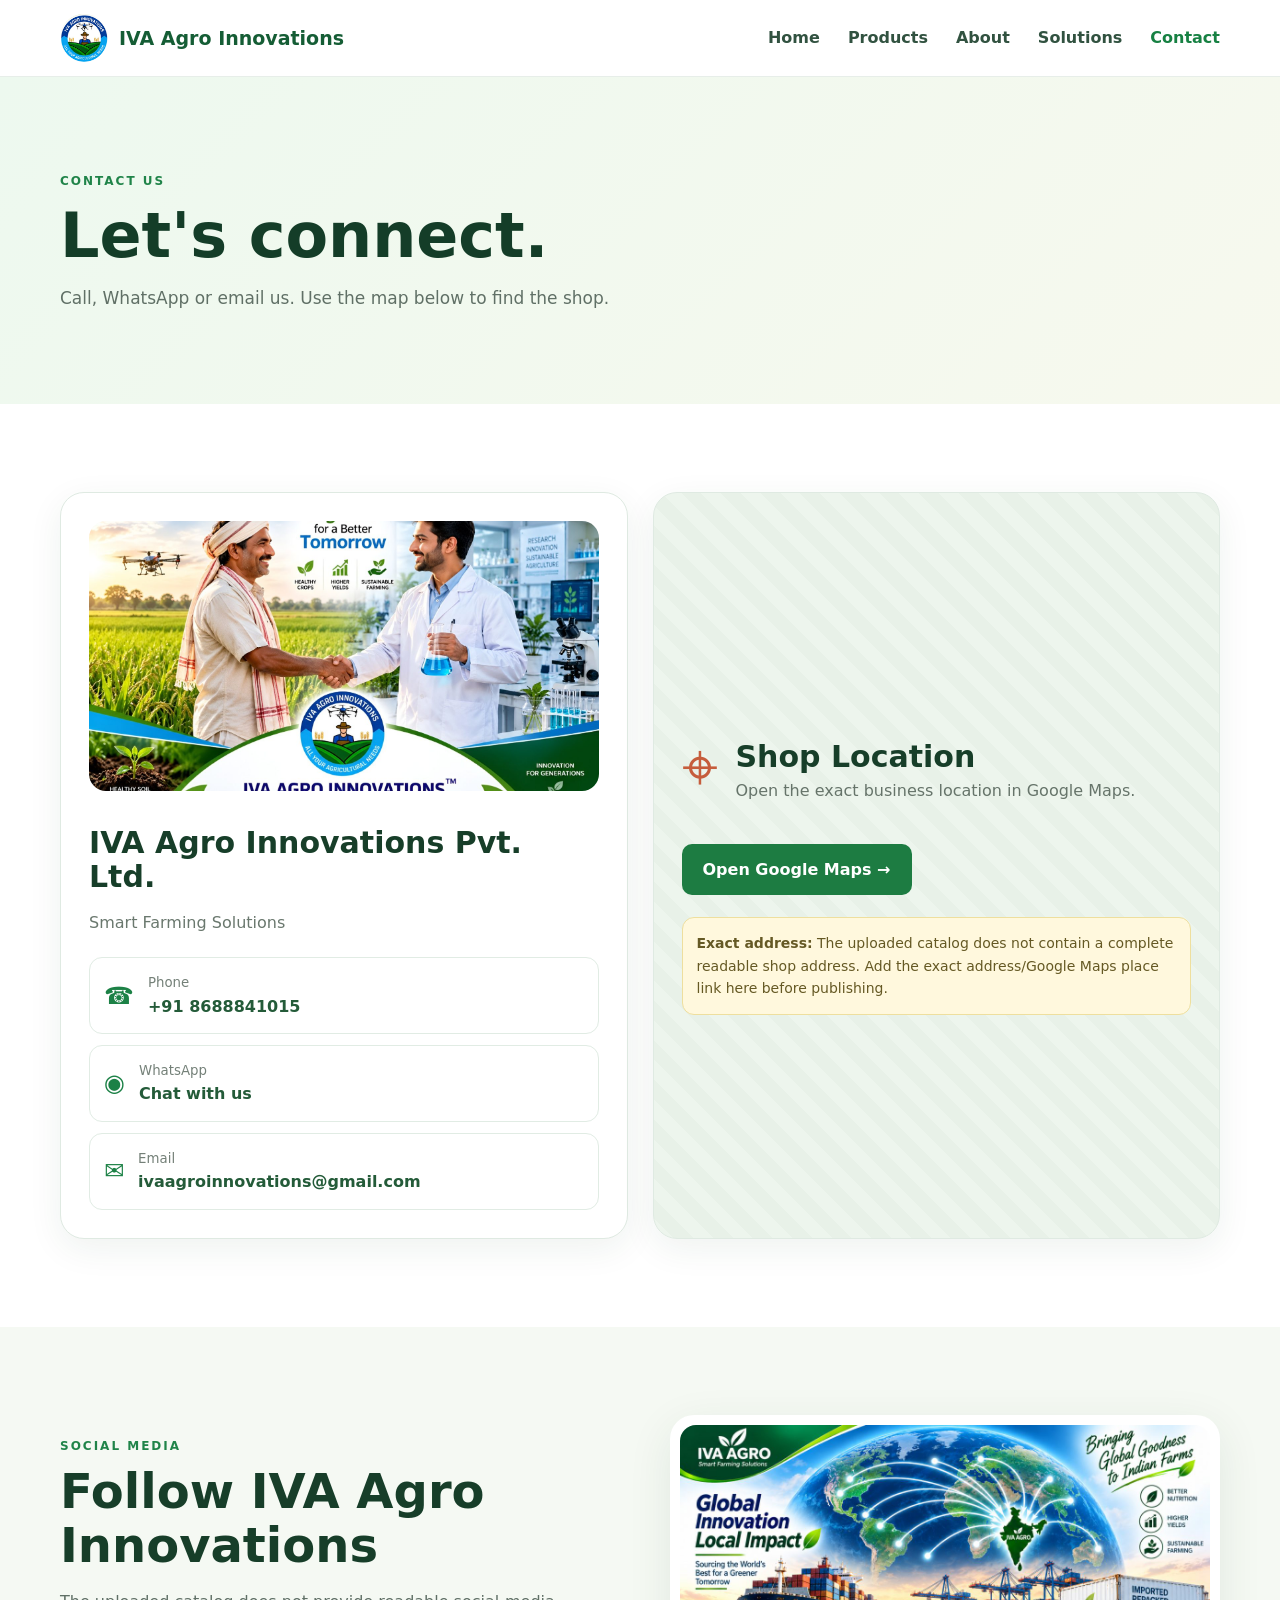
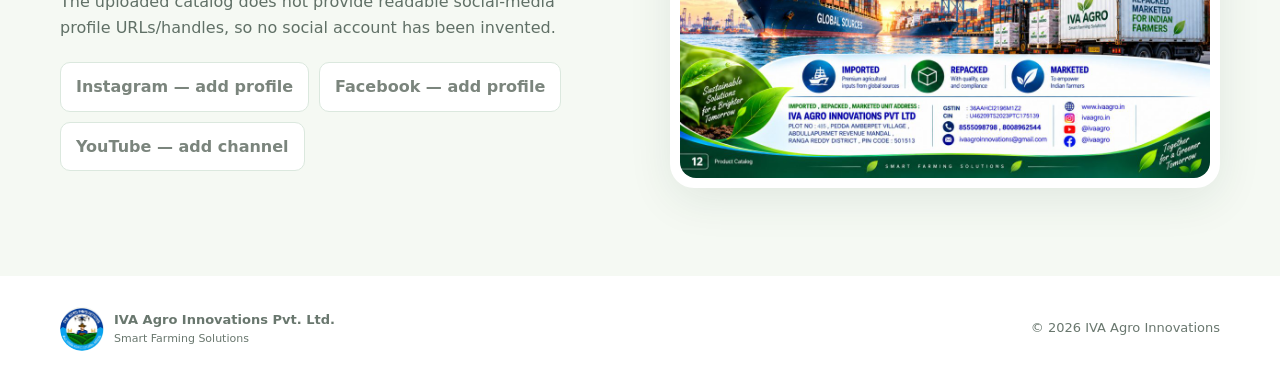
==== contact.html @ 13f0f0dc "catalog changes to the website added catlog changes" ====
<!DOCTYPE html>
<html lang="en">
<head>
<meta charset="UTF-8">
<meta name="viewport" content="width=device-width, initial-scale=1.0">
<title>Contact & Location | IVA Agro Innovations</title>
<meta name="description" content="Contact IVA Agro Innovations Pvt. Ltd. by phone, WhatsApp or email and find the shop on Google Maps.">
<meta name="robots" content="index,follow">
<link rel="icon" href="assets/iva-agro-logo.png">
<link rel="stylesheet" href="style.css">
</head>
<body>
<header class="site-header"><div class="container nav"><a class="brand" href="index.html"><img src="assets/iva-agro-logo.png" alt="IVA Agro Innovations logo"><span>IVA Agro Innovations</span></a><button class="menu-btn" aria-label="Open navigation" onclick="toggleMenu()">☰</button><nav id="navLinks"><a href="index.html">Home</a><a href="products.html">Products</a><a href="index.html#about">About</a><a href="index.html#portfolio">Solutions</a><a class="active" href="contact.html">Contact</a></nav></div></header>
<main>
<section class="page-banner"><div class="container"><span class="eyebrow">CONTACT US</span><h1>Let's connect.</h1><p>Call, WhatsApp or email us. Use the map below to find the shop.</p></div></section>
<section class="section"><div class="container contact-grid">
  <div class="contact-card"><img src="assets/catalog/catalog-01.jpg" alt="IVA Agro Innovations smart farming"><h2>IVA Agro Innovations Pvt. Ltd.</h2><p>Smart Farming Solutions</p>
    <div class="contact-list">
      <a href="tel:+918688841015"><span>☎</span><div><small>Phone</small><strong>+91 8688841015</strong></div></a>
      <a href="https://wa.me/918688841015" target="_blank" rel="noopener"><span>◉</span><div><small>WhatsApp</small><strong>Chat with us</strong></div></a>
      <a href="mailto:ivaagroinnovations@gmail.com"><span>✉</span><div><small>Email</small><strong>ivaagroinnovations@gmail.com</strong></div></a>
    </div>
  </div>
  <div class="map-card">
    <div class="map-top"><span class="pin">⌖</span><div><h2>Shop Location</h2><p>Open the exact business location in Google Maps.</p></div></div>
    <a class="btn primary maps-btn" href="https://www.google.com/maps/search/?api=1&query=IVA+Agro+Innovations" target="_blank" rel="noopener">Open Google Maps →</a>
    <div class="map-note"><strong>Exact address:</strong> The uploaded catalog does not contain a complete readable shop address. Add the exact address/Google Maps place link here before publishing.</div>
  </div>
</div></section>

<section class="section soft"><div class="container split">
 <div><span class="eyebrow">SOCIAL MEDIA</span><h2>Follow IVA Agro Innovations</h2><p>The uploaded catalog does not provide readable social-media profile URLs/handles, so no social account has been invented.</p><div class="social-row"><span class="social disabled">Instagram — add profile</span><span class="social disabled">Facebook — add profile</span><span class="social disabled">YouTube — add channel</span></div></div>
 <div class="catalog-frame"><img src="assets/catalog/catalog-12.jpg" alt="IVA Agro Innovations smart farming solutions"></div>
</div></section>
</main>
<footer><div class="container footer"><div class="footer-brand"><img src="assets/iva-agro-logo.png" alt=""><div><strong>IVA Agro Innovations Pvt. Ltd.</strong><span>Smart Farming Solutions</span></div></div><div>© <span id="year"></span> IVA Agro Innovations</div></div></footer>
<script src="script.js"></script>
</body>
</html>
---- style.css ----
*{box-sizing:border-box}html{scroll-behavior:smooth}body{margin:0;font-family:Inter,system-ui,-apple-system,BlinkMacSystemFont,"Segoe UI",sans-serif;color:#183126;background:#fff;line-height:1.6}a{text-decoration:none;color:inherit}.container{width:min(1160px,92%);margin:auto}.site-header{position:sticky;top:0;z-index:30;background:rgba(255,255,255,.96);backdrop-filter:blur(12px);border-bottom:1px solid #e7eee9}.nav{height:76px;display:flex;align-items:center;justify-content:space-between}.brand{display:flex;align-items:center;gap:11px;font-weight:800;font-size:19px;color:#155d35}.brand img{width:48px;height:48px;object-fit:contain;border-radius:50%}.nav nav{display:flex;gap:28px;font-weight:650;color:#315240}.nav nav a:hover,.nav nav a.active{color:#178143}.menu-btn{display:none;border:0;background:none;font-size:28px}.hero{position:relative;overflow:hidden;background:linear-gradient(135deg,#edf9ef,#f9fcf4)}.hero-content{min-height:650px;display:grid;grid-template-columns:1fr 1fr;align-items:center;gap:55px;position:relative}.eyebrow{font-size:12px;letter-spacing:2px;font-weight:850;color:#208449}.hero h1{font-size:clamp(42px,5.4vw,70px);line-height:1.03;margin:12px 0 20px;color:#123d28}.hero h1 span{color:#2c8e50}.hero-copy>p{font-size:18px;max-width:650px;color:#52675a}.hero-actions,.cta-actions{display:flex;gap:12px;flex-wrap:wrap;margin:28px 0}.btn{display:inline-flex;align-items:center;justify-content:center;padding:12px 20px;border-radius:10px;font-weight:800;border:1px solid transparent;cursor:pointer}.btn.primary{background:#1d7c42;color:#fff}.btn.primary:hover{background:#155e31}.btn.light{background:#fff;border-color:#d4e4d9;color:#245a39}.btn.outline{background:transparent;border-color:#bcd2c3;color:#245a39}.btn.whatsapp{background:#20a85a;color:#fff}.quick-contact{display:flex;gap:20px;flex-wrap:wrap;font-size:14px;font-weight:700;color:#41604e}.hero-visual{padding:18px}.hero-visual img{display:block;width:100%;border-radius:26px;box-shadow:0 22px 60px rgba(28,77,45,.16)}.trust-strip{background:#176b3a;color:#fff}.trust-grid{display:grid;grid-template-columns:repeat(3,1fr);padding:25px 0}.trust-grid div{text-align:center;border-right:1px solid rgba(255,255,255,.2)}.trust-grid div:last-child{border:0}.trust-grid b,.trust-grid span{display:block}.trust-grid b{font-size:18px}.trust-grid span{font-size:13px;opacity:.8}.section{padding:88px 0}.soft{background:#f5f9f3}.green-section{background:linear-gradient(180deg,#f1faef,#fff)}.split{display:grid;grid-template-columns:1fr 1fr;gap:60px;align-items:center}.split h2,.section-heading h2,.cta h2,.contact-card h2,.map-card h2{font-size:clamp(30px,4vw,48px);line-height:1.12;margin:8px 0 15px;color:#173e29}.split p{color:#607066}.section-heading{text-align:center;max-width:820px;margin:0 auto 34px}.section-heading p{color:#66766c}.catalog-frame{background:#fff;padding:10px;border-radius:24px;box-shadow:0 12px 45px rgba(25,70,40,.09);overflow:hidden}.catalog-frame img{display:block;width:100%;border-radius:16px}.catalog-frame.large{max-width:1050px;margin:0 auto 25px}.center{text-align:center}.feature-grid{display:grid;grid-template-columns:repeat(4,1fr);gap:18px}.feature-grid article{border:1px solid #deebe1;border-radius:18px;padding:25px;background:#fff}.feature-grid article>div{font-size:34px}.feature-grid h3{margin:12px 0 5px;color:#1b5733}.feature-grid p{margin:0;color:#6b786e;font-size:14px}.cta{background:#173e29;color:#fff;padding:70px 0}.cta-inner{display:flex;align-items:center;justify-content:space-between;gap:30px}.cta h2{color:#fff}.cta p{opacity:.8}.cta .outline{color:#fff;border-color:#799685}.page-banner{padding:90px 0 75px;background:linear-gradient(135deg,#edf9ef,#f7f9ee)}.page-banner h1{font-size:clamp(40px,5vw,62px);line-height:1.05;margin:10px 0;color:#143d28}.page-banner p{color:#607066;font-size:17px}.products-section{padding-top:55px}.catalog-slider{position:relative;overflow:hidden;border-radius:24px;background:#f1f5f0;box-shadow:0 16px 55px rgba(20,65,35,.12)}.slides{display:flex;transition:transform .65s ease}.slide{min-width:100%;padding:10px}.slide img{display:block;width:100%;border-radius:18px}.slider-btn{position:absolute;top:50%;transform:translateY(-50%);width:48px;height:48px;border:0;border-radius:50%;background:rgba(23,62,41,.78);color:#fff;font-size:38px;line-height:1;cursor:pointer}.slider-btn.prev{left:20px}.slider-btn.next{right:20px}.dots{position:absolute;bottom:20px;left:0;right:0;display:flex;justify-content:center;gap:7px}.dots button{width:9px;height:9px;border:0;border-radius:50%;padding:0;background:#fff;opacity:.6;cursor:pointer}.dots button.active{opacity:1;transform:scale(1.35)}.product-info-grid{display:grid;grid-template-columns:repeat(4,1fr);gap:17px;margin-top:35px}.product-info-grid article{padding:22px;border:1px solid #dfebe2;border-radius:16px;background:#fff}.product-info-grid h3{margin:0 0 7px;color:#1b5733}.product-info-grid p{font-size:14px;color:#66746a;margin:0}.contact-grid{display:grid;grid-template-columns:1fr 1fr;gap:25px}.contact-card,.map-card{border:1px solid #dfeae2;border-radius:24px;background:#fff;padding:28px;box-shadow:0 10px 35px rgba(25,70,40,.07)}.contact-card>img{width:100%;max-height:270px;object-fit:cover;border-radius:17px;margin-bottom:20px}.contact-card h2,.map-card h2{font-size:30px}.contact-card>p{color:#6a786e}.contact-list{display:grid;gap:11px;margin-top:22px}.contact-list a{display:flex;gap:14px;align-items:center;padding:14px;border:1px solid #e1ece4;border-radius:13px}.contact-list a:hover{background:#f5faf5}.contact-list span{font-size:24px;color:#1c8146}.contact-list small,.contact-list strong{display:block}.contact-list small{color:#748078}.contact-list strong{color:#245b39}.map-card{min-height:100%;display:flex;flex-direction:column;justify-content:center;background:repeating-linear-gradient(45deg,#edf5ed,#edf5ed 14px,#e8f1e8 14px,#e8f1e8 28px)}.map-top{display:flex;gap:18px;align-items:center}.map-top h2{margin-bottom:4px}.map-top p{margin:0;color:#66746a}.pin{font-size:64px;color:#c65d3c}.maps-btn{align-self:flex-start;margin-top:25px}.map-note{margin-top:22px;background:#fff8dd;border:1px solid #eedf9e;border-radius:12px;padding:14px;color:#655924;font-size:14px}.social-row{display:flex;gap:10px;flex-wrap:wrap;margin-top:22px}.social{padding:11px 15px;border-radius:10px;background:#fff;border:1px solid #dbe8de;font-weight:700}.disabled{color:#7b857d}.footer{min-height:105px;display:flex;align-items:center;justify-content:space-between;gap:20px;font-size:13px;color:#69776e}.footer-brand{display:flex;align-items:center;gap:10px}.footer-brand img{width:44px;height:44px;object-fit:contain;border-radius:50%}.footer-brand strong,.footer-brand span{display:block}.footer-brand span{font-size:11px}@media(max-width:950px){.hero-content,.split,.contact-grid{grid-template-columns:1fr}.hero-content{padding:70px 0}.hero-visual{max-width:720px;margin:auto}.feature-grid{grid-template-columns:repeat(2,1fr)}.product-info-grid{grid-template-columns:repeat(2,1fr)}.cta-inner{display:block}.cta-actions{margin-top:25px}}@media(max-width:650px){.nav nav{display:none;position:absolute;top:76px;left:0;right:0;background:#fff;padding:18px 4%;border-bottom:1px solid #e7eee9}.nav nav.open{display:flex;flex-direction:column;gap:12px}.menu-btn{display:block}.hero h1{font-size:46px}.trust-grid{grid-template-columns:1fr}.trust-grid div{border-right:0;border-bottom:1px solid rgba(255,255,255,.2);padding:10px}.feature-grid,.product-info-grid{grid-template-columns:1fr}.section{padding:65px 0}.slider-btn{width:40px;height:40px;font-size:30px}.slider-btn.prev{left:10px}.slider-btn.next{right:10px}.footer{display:block}.footer-brand{margin-bottom:12px}}
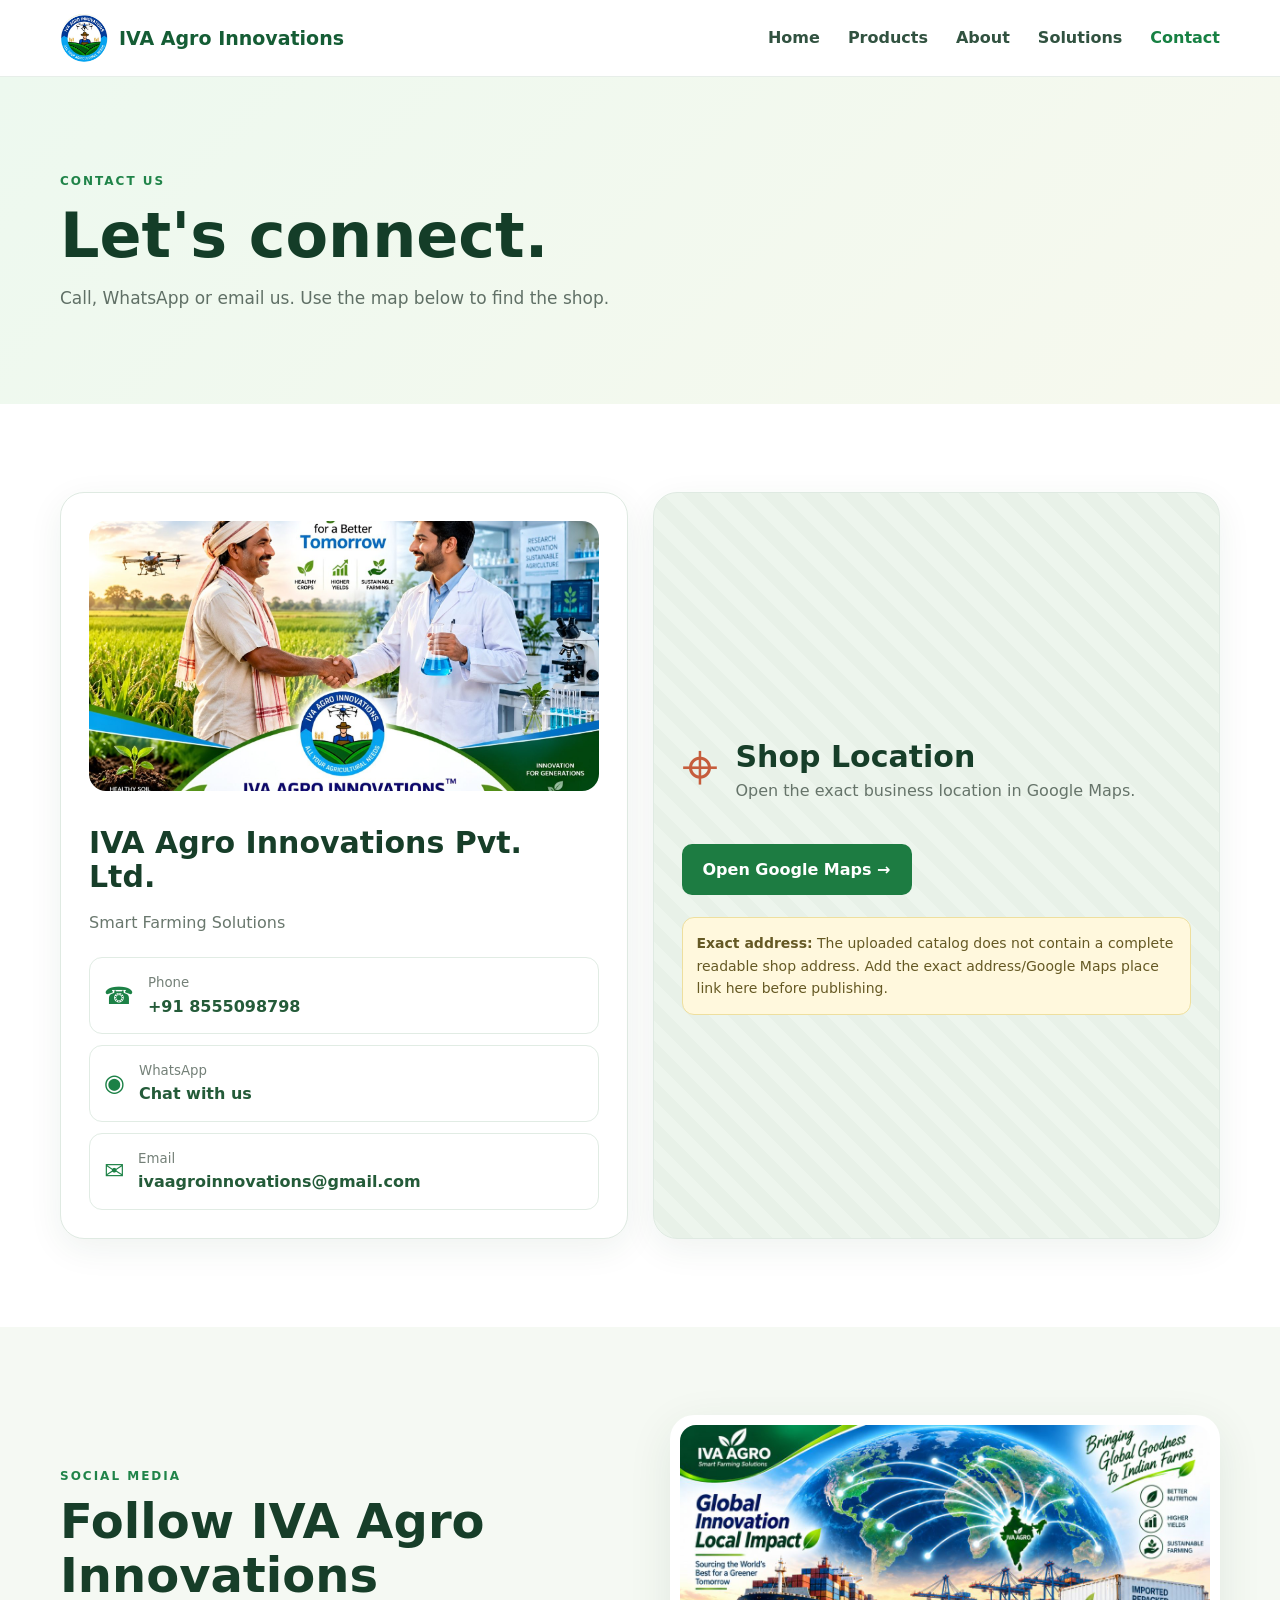
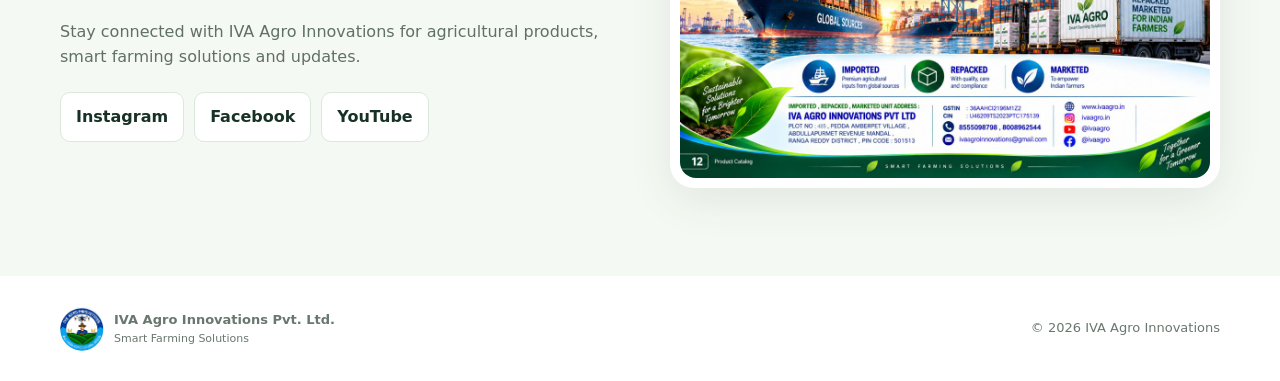
==== commit 680a263d: "slide changes social media changes" ====
--- a/contact.html
+++ b/contact.html
@@ -16,8 +16,8 @@
 <section class="section"><div class="container contact-grid">
   <div class="contact-card"><img src="assets/catalog/catalog-01.jpg" alt="IVA Agro Innovations smart farming"><h2>IVA Agro Innovations Pvt. Ltd.</h2><p>Smart Farming Solutions</p>
     <div class="contact-list">
-      <a href="tel:+918688841015"><span>☎</span><div><small>Phone</small><strong>+91 8688841015</strong></div></a>
-      <a href="https://wa.me/918688841015" target="_blank" rel="noopener"><span>◉</span><div><small>WhatsApp</small><strong>Chat with us</strong></div></a>
+      <a href="tel:+918555098798"><span>☎</span><div><small>Phone</small><strong>+91 8555098798</strong></div></a>
+      <a href="https://wa.me/918555098798" target="_blank" rel="noopener"><span>◉</span><div><small>WhatsApp</small><strong>Chat with us</strong></div></a>
       <a href="mailto:ivaagroinnovations@gmail.com"><span>✉</span><div><small>Email</small><strong>ivaagroinnovations@gmail.com</strong></div></a>
     </div>
   </div>
@@ -29,7 +29,7 @@
 </div></section>
 
 <section class="section soft"><div class="container split">
- <div><span class="eyebrow">SOCIAL MEDIA</span><h2>Follow IVA Agro Innovations</h2><p>The uploaded catalog does not provide readable social-media profile URLs/handles, so no social account has been invented.</p><div class="social-row"><span class="social disabled">Instagram — add profile</span><span class="social disabled">Facebook — add profile</span><span class="social disabled">YouTube — add channel</span></div></div>
+ <div><span class="eyebrow">SOCIAL MEDIA</span><h2>Follow IVA Agro Innovations</h2><p>Stay connected with IVA Agro Innovations for agricultural products, smart farming solutions and updates.</p><div class="social-row"><a class="social" href="https://www.instagram.com/ivaagro.in?stkn=b2tiMzJ3dWk4N2ph" target="_blank" rel="noopener">Instagram</a><a class="social" href="https://www.facebook.com/share/1DUyUmo6uY/" target="_blank" rel="noopener">Facebook</a><a class="social" href="https://www.youtube.com/@IvaAgro" target="_blank" rel="noopener">YouTube</a></div></div>
  <div class="catalog-frame"><img src="assets/catalog/catalog-12.jpg" alt="IVA Agro Innovations smart farming solutions"></div>
 </div></section>
 </main>
--- a/style.css
+++ b/style.css
@@ -1 +1,2 @@
-*{box-sizing:border-box}html{scroll-behavior:smooth}body{margin:0;font-family:Inter,system-ui,-apple-system,BlinkMacSystemFont,"Segoe UI",sans-serif;color:#183126;background:#fff;line-height:1.6}a{text-decoration:none;color:inherit}.container{width:min(1160px,92%);margin:auto}.site-header{position:sticky;top:0;z-index:30;background:rgba(255,255,255,.96);backdrop-filter:blur(12px);border-bottom:1px solid #e7eee9}.nav{height:76px;display:flex;align-items:center;justify-content:space-between}.brand{display:flex;align-items:center;gap:11px;font-weight:800;font-size:19px;color:#155d35}.brand img{width:48px;height:48px;object-fit:contain;border-radius:50%}.nav nav{display:flex;gap:28px;font-weight:650;color:#315240}.nav nav a:hover,.nav nav a.active{color:#178143}.menu-btn{display:none;border:0;background:none;font-size:28px}.hero{position:relative;overflow:hidden;background:linear-gradient(135deg,#edf9ef,#f9fcf4)}.hero-content{min-height:650px;display:grid;grid-template-columns:1fr 1fr;align-items:center;gap:55px;position:relative}.eyebrow{font-size:12px;letter-spacing:2px;font-weight:850;color:#208449}.hero h1{font-size:clamp(42px,5.4vw,70px);line-height:1.03;margin:12px 0 20px;color:#123d28}.hero h1 span{color:#2c8e50}.hero-copy>p{font-size:18px;max-width:650px;color:#52675a}.hero-actions,.cta-actions{display:flex;gap:12px;flex-wrap:wrap;margin:28px 0}.btn{display:inline-flex;align-items:center;justify-content:center;padding:12px 20px;border-radius:10px;font-weight:800;border:1px solid transparent;cursor:pointer}.btn.primary{background:#1d7c42;color:#fff}.btn.primary:hover{background:#155e31}.btn.light{background:#fff;border-color:#d4e4d9;color:#245a39}.btn.outline{background:transparent;border-color:#bcd2c3;color:#245a39}.btn.whatsapp{background:#20a85a;color:#fff}.quick-contact{display:flex;gap:20px;flex-wrap:wrap;font-size:14px;font-weight:700;color:#41604e}.hero-visual{padding:18px}.hero-visual img{display:block;width:100%;border-radius:26px;box-shadow:0 22px 60px rgba(28,77,45,.16)}.trust-strip{background:#176b3a;color:#fff}.trust-grid{display:grid;grid-template-columns:repeat(3,1fr);padding:25px 0}.trust-grid div{text-align:center;border-right:1px solid rgba(255,255,255,.2)}.trust-grid div:last-child{border:0}.trust-grid b,.trust-grid span{display:block}.trust-grid b{font-size:18px}.trust-grid span{font-size:13px;opacity:.8}.section{padding:88px 0}.soft{background:#f5f9f3}.green-section{background:linear-gradient(180deg,#f1faef,#fff)}.split{display:grid;grid-template-columns:1fr 1fr;gap:60px;align-items:center}.split h2,.section-heading h2,.cta h2,.contact-card h2,.map-card h2{font-size:clamp(30px,4vw,48px);line-height:1.12;margin:8px 0 15px;color:#173e29}.split p{color:#607066}.section-heading{text-align:center;max-width:820px;margin:0 auto 34px}.section-heading p{color:#66766c}.catalog-frame{background:#fff;padding:10px;border-radius:24px;box-shadow:0 12px 45px rgba(25,70,40,.09);overflow:hidden}.catalog-frame img{display:block;width:100%;border-radius:16px}.catalog-frame.large{max-width:1050px;margin:0 auto 25px}.center{text-align:center}.feature-grid{display:grid;grid-template-columns:repeat(4,1fr);gap:18px}.feature-grid article{border:1px solid #deebe1;border-radius:18px;padding:25px;background:#fff}.feature-grid article>div{font-size:34px}.feature-grid h3{margin:12px 0 5px;color:#1b5733}.feature-grid p{margin:0;color:#6b786e;font-size:14px}.cta{background:#173e29;color:#fff;padding:70px 0}.cta-inner{display:flex;align-items:center;justify-content:space-between;gap:30px}.cta h2{color:#fff}.cta p{opacity:.8}.cta .outline{color:#fff;border-color:#799685}.page-banner{padding:90px 0 75px;background:linear-gradient(135deg,#edf9ef,#f7f9ee)}.page-banner h1{font-size:clamp(40px,5vw,62px);line-height:1.05;margin:10px 0;color:#143d28}.page-banner p{color:#607066;font-size:17px}.products-section{padding-top:55px}.catalog-slider{position:relative;overflow:hidden;border-radius:24px;background:#f1f5f0;box-shadow:0 16px 55px rgba(20,65,35,.12)}.slides{display:flex;transition:transform .65s ease}.slide{min-width:100%;padding:10px}.slide img{display:block;width:100%;border-radius:18px}.slider-btn{position:absolute;top:50%;transform:translateY(-50%);width:48px;height:48px;border:0;border-radius:50%;background:rgba(23,62,41,.78);color:#fff;font-size:38px;line-height:1;cursor:pointer}.slider-btn.prev{left:20px}.slider-btn.next{right:20px}.dots{position:absolute;bottom:20px;left:0;right:0;display:flex;justify-content:center;gap:7px}.dots button{width:9px;height:9px;border:0;border-radius:50%;padding:0;background:#fff;opacity:.6;cursor:pointer}.dots button.active{opacity:1;transform:scale(1.35)}.product-info-grid{display:grid;grid-template-columns:repeat(4,1fr);gap:17px;margin-top:35px}.product-info-grid article{padding:22px;border:1px solid #dfebe2;border-radius:16px;background:#fff}.product-info-grid h3{margin:0 0 7px;color:#1b5733}.product-info-grid p{font-size:14px;color:#66746a;margin:0}.contact-grid{display:grid;grid-template-columns:1fr 1fr;gap:25px}.contact-card,.map-card{border:1px solid #dfeae2;border-radius:24px;background:#fff;padding:28px;box-shadow:0 10px 35px rgba(25,70,40,.07)}.contact-card>img{width:100%;max-height:270px;object-fit:cover;border-radius:17px;margin-bottom:20px}.contact-card h2,.map-card h2{font-size:30px}.contact-card>p{color:#6a786e}.contact-list{display:grid;gap:11px;margin-top:22px}.contact-list a{display:flex;gap:14px;align-items:center;padding:14px;border:1px solid #e1ece4;border-radius:13px}.contact-list a:hover{background:#f5faf5}.contact-list span{font-size:24px;color:#1c8146}.contact-list small,.contact-list strong{display:block}.contact-list small{color:#748078}.contact-list strong{color:#245b39}.map-card{min-height:100%;display:flex;flex-direction:column;justify-content:center;background:repeating-linear-gradient(45deg,#edf5ed,#edf5ed 14px,#e8f1e8 14px,#e8f1e8 28px)}.map-top{display:flex;gap:18px;align-items:center}.map-top h2{margin-bottom:4px}.map-top p{margin:0;color:#66746a}.pin{font-size:64px;color:#c65d3c}.maps-btn{align-self:flex-start;margin-top:25px}.map-note{margin-top:22px;background:#fff8dd;border:1px solid #eedf9e;border-radius:12px;padding:14px;color:#655924;font-size:14px}.social-row{display:flex;gap:10px;flex-wrap:wrap;margin-top:22px}.social{padding:11px 15px;border-radius:10px;background:#fff;border:1px solid #dbe8de;font-weight:700}.disabled{color:#7b857d}.footer{min-height:105px;display:flex;align-items:center;justify-content:space-between;gap:20px;font-size:13px;color:#69776e}.footer-brand{display:flex;align-items:center;gap:10px}.footer-brand img{width:44px;height:44px;object-fit:contain;border-radius:50%}.footer-brand strong,.footer-brand span{display:block}.footer-brand span{font-size:11px}@media(max-width:950px){.hero-content,.split,.contact-grid{grid-template-columns:1fr}.hero-content{padding:70px 0}.hero-visual{max-width:720px;margin:auto}.feature-grid{grid-template-columns:repeat(2,1fr)}.product-info-grid{grid-template-columns:repeat(2,1fr)}.cta-inner{display:block}.cta-actions{margin-top:25px}}@media(max-width:650px){.nav nav{display:none;position:absolute;top:76px;left:0;right:0;background:#fff;padding:18px 4%;border-bottom:1px solid #e7eee9}.nav nav.open{display:flex;flex-direction:column;gap:12px}.menu-btn{display:block}.hero h1{font-size:46px}.trust-grid{grid-template-columns:1fr}.trust-grid div{border-right:0;border-bottom:1px solid rgba(255,255,255,.2);padding:10px}.feature-grid,.product-info-grid{grid-template-columns:1fr}.section{padding:65px 0}.slider-btn{width:40px;height:40px;font-size:30px}.slider-btn.prev{left:10px}.slider-btn.next{right:10px}.footer{display:block}.footer-brand{margin-bottom:12px}}+*{box-sizing:border-box}html{scroll-behavior:smooth}body{margin:0;font-family:Inter,system-ui,-apple-system,BlinkMacSystemFont,"Segoe UI",sans-serif;color:#183126;background:#fff;line-height:1.6}a{text-decoration:none;color:inherit}.container{width:min(1160px,92%);margin:auto}.site-header{position:sticky;top:0;z-index:30;background:rgba(255,255,255,.96);backdrop-filter:blur(12px);border-bottom:1px solid #e7eee9}.nav{height:76px;display:flex;align-items:center;justify-content:space-between}.brand{display:flex;align-items:center;gap:11px;font-weight:800;font-size:19px;color:#155d35}.brand img{width:48px;height:48px;object-fit:contain;border-radius:50%}.nav nav{display:flex;gap:28px;font-weight:650;color:#315240}.nav nav a:hover,.nav nav a.active{color:#178143}.menu-btn{display:none;border:0;background:none;font-size:28px}.hero{position:relative;overflow:hidden;background:linear-gradient(135deg,#edf9ef,#f9fcf4)}.hero-content{min-height:auto;display:flex;flex-direction:column;align-items:stretch;gap:38px;position:relative;padding:55px 0 70px}.eyebrow{font-size:12px;letter-spacing:2px;font-weight:850;color:#208449}.hero h1{font-size:clamp(42px,5.4vw,70px);line-height:1.03;margin:12px 0 20px;color:#123d28}.hero h1 span{color:#2c8e50}.hero-copy{order:2;max-width:900px;margin:0 auto;text-align:center}.hero-copy>p{font-size:18px;max-width:780px;margin-left:auto;margin-right:auto;color:#52675a}.hero-visual-large{width:100%;padding:0!important;order:1}.hero-visual-large img{display:block;width:100%;max-height:none;object-fit:cover;object-position:center;border-radius:26px;box-shadow:0 22px 60px rgba(28,77,45,.16)}.hero-actions,.cta-actions{display:flex;justify-content:center;gap:12px;flex-wrap:wrap;margin:28px 0}.btn{display:inline-flex;align-items:center;justify-content:center;padding:12px 20px;border-radius:10px;font-weight:800;border:1px solid transparent;cursor:pointer}.btn.primary{background:#1d7c42;color:#fff}.btn.primary:hover{background:#155e31}.btn.light{background:#fff;border-color:#d4e4d9;color:#245a39}.btn.outline{background:transparent;border-color:#bcd2c3;color:#245a39}.btn.whatsapp{background:#20a85a;color:#fff}.quick-contact{display:flex;gap:20px;flex-wrap:wrap;font-size:14px;font-weight:700;color:#41604e}.hero-visual{padding:18px}.hero-visual img{display:block;width:100%;border-radius:26px;box-shadow:0 22px 60px rgba(28,77,45,.16)}.trust-strip{background:#176b3a;color:#fff}.trust-grid{display:grid;grid-template-columns:repeat(3,1fr);padding:25px 0}.trust-grid div{text-align:center;border-right:1px solid rgba(255,255,255,.2)}.trust-grid div:last-child{border:0}.trust-grid b,.trust-grid span{display:block}.trust-grid b{font-size:18px}.trust-grid span{font-size:13px;opacity:.8}.section{padding:88px 0}.soft{background:#f5f9f3}.green-section{background:linear-gradient(180deg,#f1faef,#fff)}.split{display:grid;grid-template-columns:1fr 1fr;gap:60px;align-items:center}.split h2,.section-heading h2,.cta h2,.contact-card h2,.map-card h2{font-size:clamp(30px,4vw,48px);line-height:1.12;margin:8px 0 15px;color:#173e29}.split p{color:#607066}.section-heading{text-align:center;max-width:820px;margin:0 auto 34px}.section-heading p{color:#66766c}.catalog-frame{background:#fff;padding:10px;border-radius:24px;box-shadow:0 12px 45px rgba(25,70,40,.09);overflow:hidden}.catalog-frame img{display:block;width:100%;border-radius:16px}.catalog-frame.large{max-width:1050px;margin:0 auto 25px}.center{text-align:center}.feature-grid{display:grid;grid-template-columns:repeat(4,1fr);gap:18px}.feature-grid article{border:1px solid #deebe1;border-radius:18px;padding:25px;background:#fff}.feature-grid article>div{font-size:34px}.feature-grid h3{margin:12px 0 5px;color:#1b5733}.feature-grid p{margin:0;color:#6b786e;font-size:14px}.cta{background:#173e29;color:#fff;padding:70px 0}.cta-inner{display:flex;align-items:center;justify-content:space-between;gap:30px}.cta h2{color:#fff}.cta p{opacity:.8}.cta .outline{color:#fff;border-color:#799685}.page-banner{padding:90px 0 75px;background:linear-gradient(135deg,#edf9ef,#f7f9ee)}.page-banner h1{font-size:clamp(40px,5vw,62px);line-height:1.05;margin:10px 0;color:#143d28}.page-banner p{color:#607066;font-size:17px}.products-section{padding-top:55px}.catalog-slider{position:relative;overflow:hidden;border-radius:24px;background:#f1f5f0;box-shadow:0 16px 55px rgba(20,65,35,.12)}.slides{display:flex;transition:transform .65s ease}.slide{min-width:100%;padding:10px}.slide img{display:block;width:100%;border-radius:18px}.slider-btn{position:absolute;top:50%;transform:translateY(-50%);width:48px;height:48px;border:0;border-radius:50%;background:rgba(23,62,41,.78);color:#fff;font-size:38px;line-height:1;cursor:pointer}.slider-btn.prev{left:20px}.slider-btn.next{right:20px}.dots{position:absolute;bottom:20px;left:0;right:0;display:flex;justify-content:center;gap:7px}.dots button{width:9px;height:9px;border:0;border-radius:50%;padding:0;background:#fff;opacity:.6;cursor:pointer}.dots button.active{opacity:1;transform:scale(1.35)}.product-info-grid{display:grid;grid-template-columns:repeat(4,1fr);gap:17px;margin-top:35px}.product-info-grid article{padding:22px;border:1px solid #dfebe2;border-radius:16px;background:#fff}.product-info-grid h3{margin:0 0 7px;color:#1b5733}.product-info-grid p{font-size:14px;color:#66746a;margin:0}.contact-grid{display:grid;grid-template-columns:1fr 1fr;gap:25px}.contact-card,.map-card{border:1px solid #dfeae2;border-radius:24px;background:#fff;padding:28px;box-shadow:0 10px 35px rgba(25,70,40,.07)}.contact-card>img{width:100%;max-height:270px;object-fit:cover;border-radius:17px;margin-bottom:20px}.contact-card h2,.map-card h2{font-size:30px}.contact-card>p{color:#6a786e}.contact-list{display:grid;gap:11px;margin-top:22px}.contact-list a{display:flex;gap:14px;align-items:center;padding:14px;border:1px solid #e1ece4;border-radius:13px}.contact-list a:hover{background:#f5faf5}.contact-list span{font-size:24px;color:#1c8146}.contact-list small,.contact-list strong{display:block}.contact-list small{color:#748078}.contact-list strong{color:#245b39}.map-card{min-height:100%;display:flex;flex-direction:column;justify-content:center;background:repeating-linear-gradient(45deg,#edf5ed,#edf5ed 14px,#e8f1e8 14px,#e8f1e8 28px)}.map-top{display:flex;gap:18px;align-items:center}.map-top h2{margin-bottom:4px}.map-top p{margin:0;color:#66746a}.pin{font-size:64px;color:#c65d3c}.maps-btn{align-self:flex-start;margin-top:25px}.map-note{margin-top:22px;background:#fff8dd;border:1px solid #eedf9e;border-radius:12px;padding:14px;color:#655924;font-size:14px}.social-row{display:flex;gap:10px;flex-wrap:wrap;margin-top:22px}.social{padding:11px 15px;border-radius:10px;background:#fff;border:1px solid #dbe8de;font-weight:700}.disabled{color:#7b857d}.footer{min-height:105px;display:flex;align-items:center;justify-content:space-between;gap:20px;font-size:13px;color:#69776e}.footer-brand{display:flex;align-items:center;gap:10px}.footer-brand img{width:44px;height:44px;object-fit:contain;border-radius:50%}.footer-brand strong,.footer-brand span{display:block}.footer-brand span{font-size:11px}@media(max-width:950px){.hero-content,.split,.contact-grid{grid-template-columns:1fr}.hero-content{padding:70px 0}.hero-visual{max-width:720px;margin:auto}.feature-grid{grid-template-columns:repeat(2,1fr)}.product-info-grid{grid-template-columns:repeat(2,1fr)}.cta-inner{display:block}.cta-actions{margin-top:25px}}@media(max-width:650px){.nav nav{display:none;position:absolute;top:76px;left:0;right:0;background:#fff;padding:18px 4%;border-bottom:1px solid #e7eee9}.nav nav.open{display:flex;flex-direction:column;gap:12px}.menu-btn{display:block}.hero h1{font-size:46px}.trust-grid{grid-template-columns:1fr}.trust-grid div{border-right:0;border-bottom:1px solid rgba(255,255,255,.2);padding:10px}.feature-grid,.product-info-grid{grid-template-columns:1fr}.section{padding:65px 0}.slider-btn{width:40px;height:40px;font-size:30px}.slider-btn.prev{left:10px}.slider-btn.next{right:10px}.footer{display:block}.footer-brand{margin-bottom:12px}}
+.home-product-link{margin-top:24px}.home-products .catalog-slider{max-width:1120px;margin:auto}
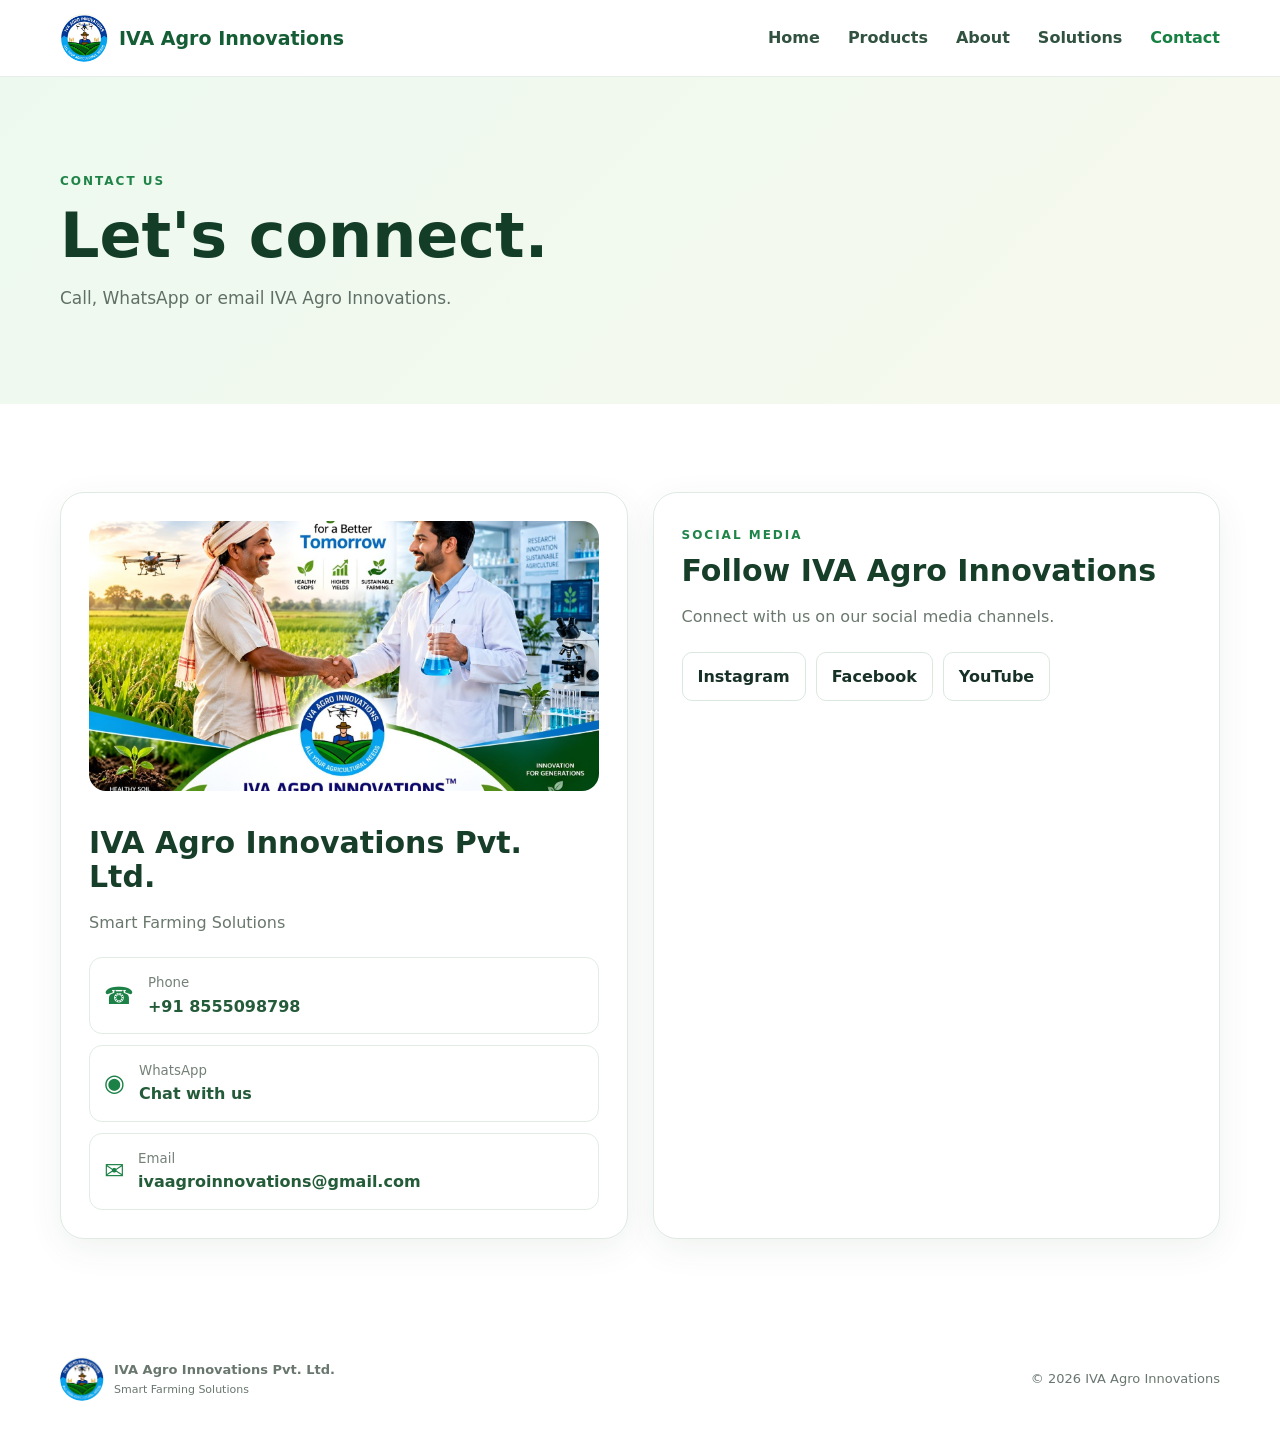
==== commit 4e945b73: "location and social media changes" ====
--- a/contact.html
+++ b/contact.html
@@ -3,8 +3,8 @@
 <head>
 <meta charset="UTF-8">
 <meta name="viewport" content="width=device-width, initial-scale=1.0">
-<title>Contact & Location | IVA Agro Innovations</title>
-<meta name="description" content="Contact IVA Agro Innovations Pvt. Ltd. by phone, WhatsApp or email and find the shop on Google Maps.">
+<title>Contact | IVA Agro Innovations</title>
+<meta name="description" content="Contact IVA Agro Innovations Pvt. Ltd. by phone, WhatsApp or email and follow our social media channels.">
 <meta name="robots" content="index,follow">
 <link rel="icon" href="assets/iva-agro-logo.png">
 <link rel="stylesheet" href="style.css">
@@ -12,7 +12,7 @@
 <body>
 <header class="site-header"><div class="container nav"><a class="brand" href="index.html"><img src="assets/iva-agro-logo.png" alt="IVA Agro Innovations logo"><span>IVA Agro Innovations</span></a><button class="menu-btn" aria-label="Open navigation" onclick="toggleMenu()">☰</button><nav id="navLinks"><a href="index.html">Home</a><a href="products.html">Products</a><a href="index.html#about">About</a><a href="index.html#portfolio">Solutions</a><a class="active" href="contact.html">Contact</a></nav></div></header>
 <main>
-<section class="page-banner"><div class="container"><span class="eyebrow">CONTACT US</span><h1>Let's connect.</h1><p>Call, WhatsApp or email us. Use the map below to find the shop.</p></div></section>
+<section class="page-banner"><div class="container"><span class="eyebrow">CONTACT US</span><h1>Let's connect.</h1><p>Call, WhatsApp or email IVA Agro Innovations.</p></div></section>
 <section class="section"><div class="container contact-grid">
   <div class="contact-card"><img src="assets/catalog/catalog-01.jpg" alt="IVA Agro Innovations smart farming"><h2>IVA Agro Innovations Pvt. Ltd.</h2><p>Smart Farming Solutions</p>
     <div class="contact-list">
@@ -21,16 +21,11 @@
       <a href="mailto:ivaagroinnovations@gmail.com"><span>✉</span><div><small>Email</small><strong>ivaagroinnovations@gmail.com</strong></div></a>
     </div>
   </div>
-  <div class="map-card">
-    <div class="map-top"><span class="pin">⌖</span><div><h2>Shop Location</h2><p>Open the exact business location in Google Maps.</p></div></div>
-    <a class="btn primary maps-btn" href="https://www.google.com/maps/search/?api=1&query=IVA+Agro+Innovations" target="_blank" rel="noopener">Open Google Maps →</a>
-    <div class="map-note"><strong>Exact address:</strong> The uploaded catalog does not contain a complete readable shop address. Add the exact address/Google Maps place link here before publishing.</div>
-  </div>
-</div></section>
-
-<section class="section soft"><div class="container split">
- <div><span class="eyebrow">SOCIAL MEDIA</span><h2>Follow IVA Agro Innovations</h2><p>Stay connected with IVA Agro Innovations for agricultural products, smart farming solutions and updates.</p><div class="social-row"><a class="social" href="https://www.instagram.com/ivaagro.in?stkn=b2tiMzJ3dWk4N2ph" target="_blank" rel="noopener">Instagram</a><a class="social" href="https://www.facebook.com/share/1DUyUmo6uY/" target="_blank" rel="noopener">Facebook</a><a class="social" href="https://www.youtube.com/@IvaAgro" target="_blank" rel="noopener">YouTube</a></div></div>
- <div class="catalog-frame"><img src="assets/catalog/catalog-12.jpg" alt="IVA Agro Innovations smart farming solutions"></div>
+  <div class="contact-card"><span class="eyebrow">SOCIAL MEDIA</span><h2>Follow IVA Agro Innovations</h2><p>Connect with us on our social media channels.</p><div class="social-row">
+    <a class="social" href="https://www.instagram.com/ivaagro.in?stkn=b2tiMzJ3dWk4N2ph" target="_blank" rel="noopener">Instagram</a>
+    <a class="social" href="https://www.facebook.com/share/1DUyUmo6uY/" target="_blank" rel="noopener">Facebook</a>
+    <a class="social" href="https://www.youtube.com/@IvaAgro" target="_blank" rel="noopener">YouTube</a>
+  </div></div>
 </div></section>
 </main>
 <footer><div class="container footer"><div class="footer-brand"><img src="assets/iva-agro-logo.png" alt=""><div><strong>IVA Agro Innovations Pvt. Ltd.</strong><span>Smart Farming Solutions</span></div></div><div>© <span id="year"></span> IVA Agro Innovations</div></div></footer>
--- a/style.css
+++ b/style.css
@@ -1,2 +1,2 @@
-*{box-sizing:border-box}html{scroll-behavior:smooth}body{margin:0;font-family:Inter,system-ui,-apple-system,BlinkMacSystemFont,"Segoe UI",sans-serif;color:#183126;background:#fff;line-height:1.6}a{text-decoration:none;color:inherit}.container{width:min(1160px,92%);margin:auto}.site-header{position:sticky;top:0;z-index:30;background:rgba(255,255,255,.96);backdrop-filter:blur(12px);border-bottom:1px solid #e7eee9}.nav{height:76px;display:flex;align-items:center;justify-content:space-between}.brand{display:flex;align-items:center;gap:11px;font-weight:800;font-size:19px;color:#155d35}.brand img{width:48px;height:48px;object-fit:contain;border-radius:50%}.nav nav{display:flex;gap:28px;font-weight:650;color:#315240}.nav nav a:hover,.nav nav a.active{color:#178143}.menu-btn{display:none;border:0;background:none;font-size:28px}.hero{position:relative;overflow:hidden;background:linear-gradient(135deg,#edf9ef,#f9fcf4)}.hero-content{min-height:auto;display:flex;flex-direction:column;align-items:stretch;gap:38px;position:relative;padding:55px 0 70px}.eyebrow{font-size:12px;letter-spacing:2px;font-weight:850;color:#208449}.hero h1{font-size:clamp(42px,5.4vw,70px);line-height:1.03;margin:12px 0 20px;color:#123d28}.hero h1 span{color:#2c8e50}.hero-copy{order:2;max-width:900px;margin:0 auto;text-align:center}.hero-copy>p{font-size:18px;max-width:780px;margin-left:auto;margin-right:auto;color:#52675a}.hero-visual-large{width:100%;padding:0!important;order:1}.hero-visual-large img{display:block;width:100%;max-height:none;object-fit:cover;object-position:center;border-radius:26px;box-shadow:0 22px 60px rgba(28,77,45,.16)}.hero-actions,.cta-actions{display:flex;justify-content:center;gap:12px;flex-wrap:wrap;margin:28px 0}.btn{display:inline-flex;align-items:center;justify-content:center;padding:12px 20px;border-radius:10px;font-weight:800;border:1px solid transparent;cursor:pointer}.btn.primary{background:#1d7c42;color:#fff}.btn.primary:hover{background:#155e31}.btn.light{background:#fff;border-color:#d4e4d9;color:#245a39}.btn.outline{background:transparent;border-color:#bcd2c3;color:#245a39}.btn.whatsapp{background:#20a85a;color:#fff}.quick-contact{display:flex;gap:20px;flex-wrap:wrap;font-size:14px;font-weight:700;color:#41604e}.hero-visual{padding:18px}.hero-visual img{display:block;width:100%;border-radius:26px;box-shadow:0 22px 60px rgba(28,77,45,.16)}.trust-strip{background:#176b3a;color:#fff}.trust-grid{display:grid;grid-template-columns:repeat(3,1fr);padding:25px 0}.trust-grid div{text-align:center;border-right:1px solid rgba(255,255,255,.2)}.trust-grid div:last-child{border:0}.trust-grid b,.trust-grid span{display:block}.trust-grid b{font-size:18px}.trust-grid span{font-size:13px;opacity:.8}.section{padding:88px 0}.soft{background:#f5f9f3}.green-section{background:linear-gradient(180deg,#f1faef,#fff)}.split{display:grid;grid-template-columns:1fr 1fr;gap:60px;align-items:center}.split h2,.section-heading h2,.cta h2,.contact-card h2,.map-card h2{font-size:clamp(30px,4vw,48px);line-height:1.12;margin:8px 0 15px;color:#173e29}.split p{color:#607066}.section-heading{text-align:center;max-width:820px;margin:0 auto 34px}.section-heading p{color:#66766c}.catalog-frame{background:#fff;padding:10px;border-radius:24px;box-shadow:0 12px 45px rgba(25,70,40,.09);overflow:hidden}.catalog-frame img{display:block;width:100%;border-radius:16px}.catalog-frame.large{max-width:1050px;margin:0 auto 25px}.center{text-align:center}.feature-grid{display:grid;grid-template-columns:repeat(4,1fr);gap:18px}.feature-grid article{border:1px solid #deebe1;border-radius:18px;padding:25px;background:#fff}.feature-grid article>div{font-size:34px}.feature-grid h3{margin:12px 0 5px;color:#1b5733}.feature-grid p{margin:0;color:#6b786e;font-size:14px}.cta{background:#173e29;color:#fff;padding:70px 0}.cta-inner{display:flex;align-items:center;justify-content:space-between;gap:30px}.cta h2{color:#fff}.cta p{opacity:.8}.cta .outline{color:#fff;border-color:#799685}.page-banner{padding:90px 0 75px;background:linear-gradient(135deg,#edf9ef,#f7f9ee)}.page-banner h1{font-size:clamp(40px,5vw,62px);line-height:1.05;margin:10px 0;color:#143d28}.page-banner p{color:#607066;font-size:17px}.products-section{padding-top:55px}.catalog-slider{position:relative;overflow:hidden;border-radius:24px;background:#f1f5f0;box-shadow:0 16px 55px rgba(20,65,35,.12)}.slides{display:flex;transition:transform .65s ease}.slide{min-width:100%;padding:10px}.slide img{display:block;width:100%;border-radius:18px}.slider-btn{position:absolute;top:50%;transform:translateY(-50%);width:48px;height:48px;border:0;border-radius:50%;background:rgba(23,62,41,.78);color:#fff;font-size:38px;line-height:1;cursor:pointer}.slider-btn.prev{left:20px}.slider-btn.next{right:20px}.dots{position:absolute;bottom:20px;left:0;right:0;display:flex;justify-content:center;gap:7px}.dots button{width:9px;height:9px;border:0;border-radius:50%;padding:0;background:#fff;opacity:.6;cursor:pointer}.dots button.active{opacity:1;transform:scale(1.35)}.product-info-grid{display:grid;grid-template-columns:repeat(4,1fr);gap:17px;margin-top:35px}.product-info-grid article{padding:22px;border:1px solid #dfebe2;border-radius:16px;background:#fff}.product-info-grid h3{margin:0 0 7px;color:#1b5733}.product-info-grid p{font-size:14px;color:#66746a;margin:0}.contact-grid{display:grid;grid-template-columns:1fr 1fr;gap:25px}.contact-card,.map-card{border:1px solid #dfeae2;border-radius:24px;background:#fff;padding:28px;box-shadow:0 10px 35px rgba(25,70,40,.07)}.contact-card>img{width:100%;max-height:270px;object-fit:cover;border-radius:17px;margin-bottom:20px}.contact-card h2,.map-card h2{font-size:30px}.contact-card>p{color:#6a786e}.contact-list{display:grid;gap:11px;margin-top:22px}.contact-list a{display:flex;gap:14px;align-items:center;padding:14px;border:1px solid #e1ece4;border-radius:13px}.contact-list a:hover{background:#f5faf5}.contact-list span{font-size:24px;color:#1c8146}.contact-list small,.contact-list strong{display:block}.contact-list small{color:#748078}.contact-list strong{color:#245b39}.map-card{min-height:100%;display:flex;flex-direction:column;justify-content:center;background:repeating-linear-gradient(45deg,#edf5ed,#edf5ed 14px,#e8f1e8 14px,#e8f1e8 28px)}.map-top{display:flex;gap:18px;align-items:center}.map-top h2{margin-bottom:4px}.map-top p{margin:0;color:#66746a}.pin{font-size:64px;color:#c65d3c}.maps-btn{align-self:flex-start;margin-top:25px}.map-note{margin-top:22px;background:#fff8dd;border:1px solid #eedf9e;border-radius:12px;padding:14px;color:#655924;font-size:14px}.social-row{display:flex;gap:10px;flex-wrap:wrap;margin-top:22px}.social{padding:11px 15px;border-radius:10px;background:#fff;border:1px solid #dbe8de;font-weight:700}.disabled{color:#7b857d}.footer{min-height:105px;display:flex;align-items:center;justify-content:space-between;gap:20px;font-size:13px;color:#69776e}.footer-brand{display:flex;align-items:center;gap:10px}.footer-brand img{width:44px;height:44px;object-fit:contain;border-radius:50%}.footer-brand strong,.footer-brand span{display:block}.footer-brand span{font-size:11px}@media(max-width:950px){.hero-content,.split,.contact-grid{grid-template-columns:1fr}.hero-content{padding:70px 0}.hero-visual{max-width:720px;margin:auto}.feature-grid{grid-template-columns:repeat(2,1fr)}.product-info-grid{grid-template-columns:repeat(2,1fr)}.cta-inner{display:block}.cta-actions{margin-top:25px}}@media(max-width:650px){.nav nav{display:none;position:absolute;top:76px;left:0;right:0;background:#fff;padding:18px 4%;border-bottom:1px solid #e7eee9}.nav nav.open{display:flex;flex-direction:column;gap:12px}.menu-btn{display:block}.hero h1{font-size:46px}.trust-grid{grid-template-columns:1fr}.trust-grid div{border-right:0;border-bottom:1px solid rgba(255,255,255,.2);padding:10px}.feature-grid,.product-info-grid{grid-template-columns:1fr}.section{padding:65px 0}.slider-btn{width:40px;height:40px;font-size:30px}.slider-btn.prev{left:10px}.slider-btn.next{right:10px}.footer{display:block}.footer-brand{margin-bottom:12px}}
+*{box-sizing:border-box}html{scroll-behavior:smooth}body{margin:0;font-family:Inter,system-ui,-apple-system,BlinkMacSystemFont,"Segoe UI",sans-serif;color:#183126;background:#fff;line-height:1.6}a{text-decoration:none;color:inherit}.container{width:min(1160px,92%);margin:auto}.site-header{position:sticky;top:0;z-index:30;background:rgba(255,255,255,.96);backdrop-filter:blur(12px);border-bottom:1px solid #e7eee9}.nav{height:76px;display:flex;align-items:center;justify-content:space-between}.brand{display:flex;align-items:center;gap:11px;font-weight:800;font-size:19px;color:#155d35}.brand img{width:48px;height:48px;object-fit:contain;border-radius:50%}.nav nav{display:flex;gap:28px;font-weight:650;color:#315240}.nav nav a:hover,.nav nav a.active{color:#178143}.menu-btn{display:none;border:0;background:none;font-size:28px}.hero{position:relative;overflow:hidden;background:linear-gradient(135deg,#edf9ef,#f9fcf4)}.hero-content{min-height:auto;display:flex;flex-direction:column;align-items:stretch;gap:38px;position:relative;padding:55px 0 70px}.eyebrow{font-size:12px;letter-spacing:2px;font-weight:850;color:#208449}.hero h1{font-size:clamp(42px,5.4vw,70px);line-height:1.03;margin:12px 0 20px;color:#123d28}.hero h1 span{color:#2c8e50}.hero-copy{order:2;max-width:900px;margin:0 auto;text-align:center}.hero-copy>p{font-size:18px;max-width:780px;margin-left:auto;margin-right:auto;color:#52675a}.hero-visual-large{width:100%;padding:0!important;order:1}.hero-visual-large img{display:block;width:100%;max-height:none;object-fit:cover;object-position:center;border-radius:26px;box-shadow:0 22px 60px rgba(28,77,45,.16)}.hero-actions,.cta-actions{display:flex;justify-content:center;gap:12px;flex-wrap:wrap;margin:28px 0}.btn{display:inline-flex;align-items:center;justify-content:center;padding:12px 20px;border-radius:10px;font-weight:800;border:1px solid transparent;cursor:pointer}.btn.primary{background:#1d7c42;color:#fff}.btn.primary:hover{background:#155e31}.btn.light{background:#fff;border-color:#d4e4d9;color:#245a39}.btn.outline{background:transparent;border-color:#bcd2c3;color:#245a39}.btn.whatsapp{background:#20a85a;color:#fff}.quick-contact{display:flex;gap:20px;flex-wrap:wrap;font-size:14px;font-weight:700;color:#41604e}.hero-social{display:flex;align-items:center;justify-content:center;gap:12px;margin:4px 0 4px}.hero-social>span{font-size:14px;font-weight:800;color:#41604e;margin-right:4px}.hero-social a{width:42px;height:42px;border-radius:50%;display:inline-flex;align-items:center;justify-content:center;background:#fff;border:1px solid #cfe0d3;color:#176b3a;box-shadow:0 6px 18px rgba(24,65,40,.08);transition:transform .2s ease,background .2s ease,color .2s ease}.hero-social a:hover{transform:translateY(-3px);background:#1d7c42;color:#fff}.hero-social svg{width:21px;height:21px;fill:none;stroke:currentColor;stroke-width:1.8;stroke-linecap:round;stroke-linejoin:round}.hero-social a:nth-of-type(2) svg{stroke-width:0;fill:currentColor}.hero-social a:nth-of-type(2) .play{fill:#fff}.hero-social a:nth-of-type(3) svg{fill:currentColor;stroke:none}.hero-social a:nth-of-type(3) svg path{fill:currentColor}.hero-visual{padding:18px}.hero-visual img{display:block;width:100%;border-radius:26px;box-shadow:0 22px 60px rgba(28,77,45,.16)}.trust-strip{background:#176b3a;color:#fff}.trust-grid{display:grid;grid-template-columns:repeat(3,1fr);padding:25px 0}.trust-grid div{text-align:center;border-right:1px solid rgba(255,255,255,.2)}.trust-grid div:last-child{border:0}.trust-grid b,.trust-grid span{display:block}.trust-grid b{font-size:18px}.trust-grid span{font-size:13px;opacity:.8}.section{padding:88px 0}.products-preview{padding-top:52px}.soft{background:#f5f9f3}.green-section{background:linear-gradient(180deg,#f1faef,#fff)}.split{display:grid;grid-template-columns:1fr 1fr;gap:60px;align-items:center}.split h2,.section-heading h2,.cta h2,.contact-card h2,.map-card h2{font-size:clamp(30px,4vw,48px);line-height:1.12;margin:8px 0 15px;color:#173e29}.split p{color:#607066}.section-heading{text-align:center;max-width:820px;margin:0 auto 34px}.section-heading p{color:#66766c}.catalog-frame{background:#fff;padding:10px;border-radius:24px;box-shadow:0 12px 45px rgba(25,70,40,.09);overflow:hidden}.catalog-frame img{display:block;width:100%;border-radius:16px}.catalog-frame.large{max-width:1050px;margin:0 auto 25px}.center{text-align:center}.feature-grid{display:grid;grid-template-columns:repeat(4,1fr);gap:18px}.feature-grid article{border:1px solid #deebe1;border-radius:18px;padding:25px;background:#fff}.feature-grid article>div{font-size:34px}.feature-grid h3{margin:12px 0 5px;color:#1b5733}.feature-grid p{margin:0;color:#6b786e;font-size:14px}.cta{background:#173e29;color:#fff;padding:70px 0}.cta-inner{display:flex;align-items:center;justify-content:space-between;gap:30px}.cta h2{color:#fff}.cta p{opacity:.8}.cta .outline{color:#fff;border-color:#799685}.page-banner{padding:90px 0 75px;background:linear-gradient(135deg,#edf9ef,#f7f9ee)}.page-banner h1{font-size:clamp(40px,5vw,62px);line-height:1.05;margin:10px 0;color:#143d28}.page-banner p{color:#607066;font-size:17px}.products-section{padding-top:55px}.catalog-slider{position:relative;overflow:hidden;border-radius:24px;background:#f1f5f0;box-shadow:0 16px 55px rgba(20,65,35,.12)}.slides{display:flex;transition:transform .65s ease}.slide{min-width:100%;padding:10px}.slide img{display:block;width:100%;border-radius:18px}.slider-btn{position:absolute;top:50%;transform:translateY(-50%);width:48px;height:48px;border:0;border-radius:50%;background:rgba(23,62,41,.78);color:#fff;font-size:38px;line-height:1;cursor:pointer}.slider-btn.prev{left:20px}.slider-btn.next{right:20px}.dots{position:absolute;bottom:20px;left:0;right:0;display:flex;justify-content:center;gap:7px}.dots button{width:9px;height:9px;border:0;border-radius:50%;padding:0;background:#fff;opacity:.6;cursor:pointer}.dots button.active{opacity:1;transform:scale(1.35)}.product-info-grid{display:grid;grid-template-columns:repeat(4,1fr);gap:17px;margin-top:35px}.product-info-grid article{padding:22px;border:1px solid #dfebe2;border-radius:16px;background:#fff}.product-info-grid h3{margin:0 0 7px;color:#1b5733}.product-info-grid p{font-size:14px;color:#66746a;margin:0}.contact-grid{display:grid;grid-template-columns:1fr 1fr;gap:25px}.contact-card,.map-card{border:1px solid #dfeae2;border-radius:24px;background:#fff;padding:28px;box-shadow:0 10px 35px rgba(25,70,40,.07)}.contact-card>img{width:100%;max-height:270px;object-fit:cover;border-radius:17px;margin-bottom:20px}.contact-card h2,.map-card h2{font-size:30px}.contact-card>p{color:#6a786e}.contact-list{display:grid;gap:11px;margin-top:22px}.contact-list a{display:flex;gap:14px;align-items:center;padding:14px;border:1px solid #e1ece4;border-radius:13px}.contact-list a:hover{background:#f5faf5}.contact-list span{font-size:24px;color:#1c8146}.contact-list small,.contact-list strong{display:block}.contact-list small{color:#748078}.contact-list strong{color:#245b39}.map-card{min-height:100%;display:flex;flex-direction:column;justify-content:center;background:repeating-linear-gradient(45deg,#edf5ed,#edf5ed 14px,#e8f1e8 14px,#e8f1e8 28px)}.map-top{display:flex;gap:18px;align-items:center}.map-top h2{margin-bottom:4px}.map-top p{margin:0;color:#66746a}.pin{font-size:64px;color:#c65d3c}.maps-btn{align-self:flex-start;margin-top:25px}.map-note{margin-top:22px;background:#fff8dd;border:1px solid #eedf9e;border-radius:12px;padding:14px;color:#655924;font-size:14px}.social-row{display:flex;gap:10px;flex-wrap:wrap;margin-top:22px}.social{padding:11px 15px;border-radius:10px;background:#fff;border:1px solid #dbe8de;font-weight:700}.disabled{color:#7b857d}.footer{min-height:105px;display:flex;align-items:center;justify-content:space-between;gap:20px;font-size:13px;color:#69776e}.footer-brand{display:flex;align-items:center;gap:10px}.footer-brand img{width:44px;height:44px;object-fit:contain;border-radius:50%}.footer-brand strong,.footer-brand span{display:block}.footer-brand span{font-size:11px}@media(max-width:950px){.hero-content,.split,.contact-grid{grid-template-columns:1fr}.hero-content{padding:70px 0}.hero-visual{max-width:720px;margin:auto}.feature-grid{grid-template-columns:repeat(2,1fr)}.product-info-grid{grid-template-columns:repeat(2,1fr)}.cta-inner{display:block}.cta-actions{margin-top:25px}}@media(max-width:650px){.nav nav{display:none;position:absolute;top:76px;left:0;right:0;background:#fff;padding:18px 4%;border-bottom:1px solid #e7eee9}.nav nav.open{display:flex;flex-direction:column;gap:12px}.menu-btn{display:block}.hero h1{font-size:46px}.trust-grid{grid-template-columns:1fr}.trust-grid div{border-right:0;border-bottom:1px solid rgba(255,255,255,.2);padding:10px}.feature-grid,.product-info-grid{grid-template-columns:1fr}.section{padding:65px 0}.slider-btn{width:40px;height:40px;font-size:30px}.slider-btn.prev{left:10px}.slider-btn.next{right:10px}.footer{display:block}.footer-brand{margin-bottom:12px}}
 .home-product-link{margin-top:24px}.home-products .catalog-slider{max-width:1120px;margin:auto}
